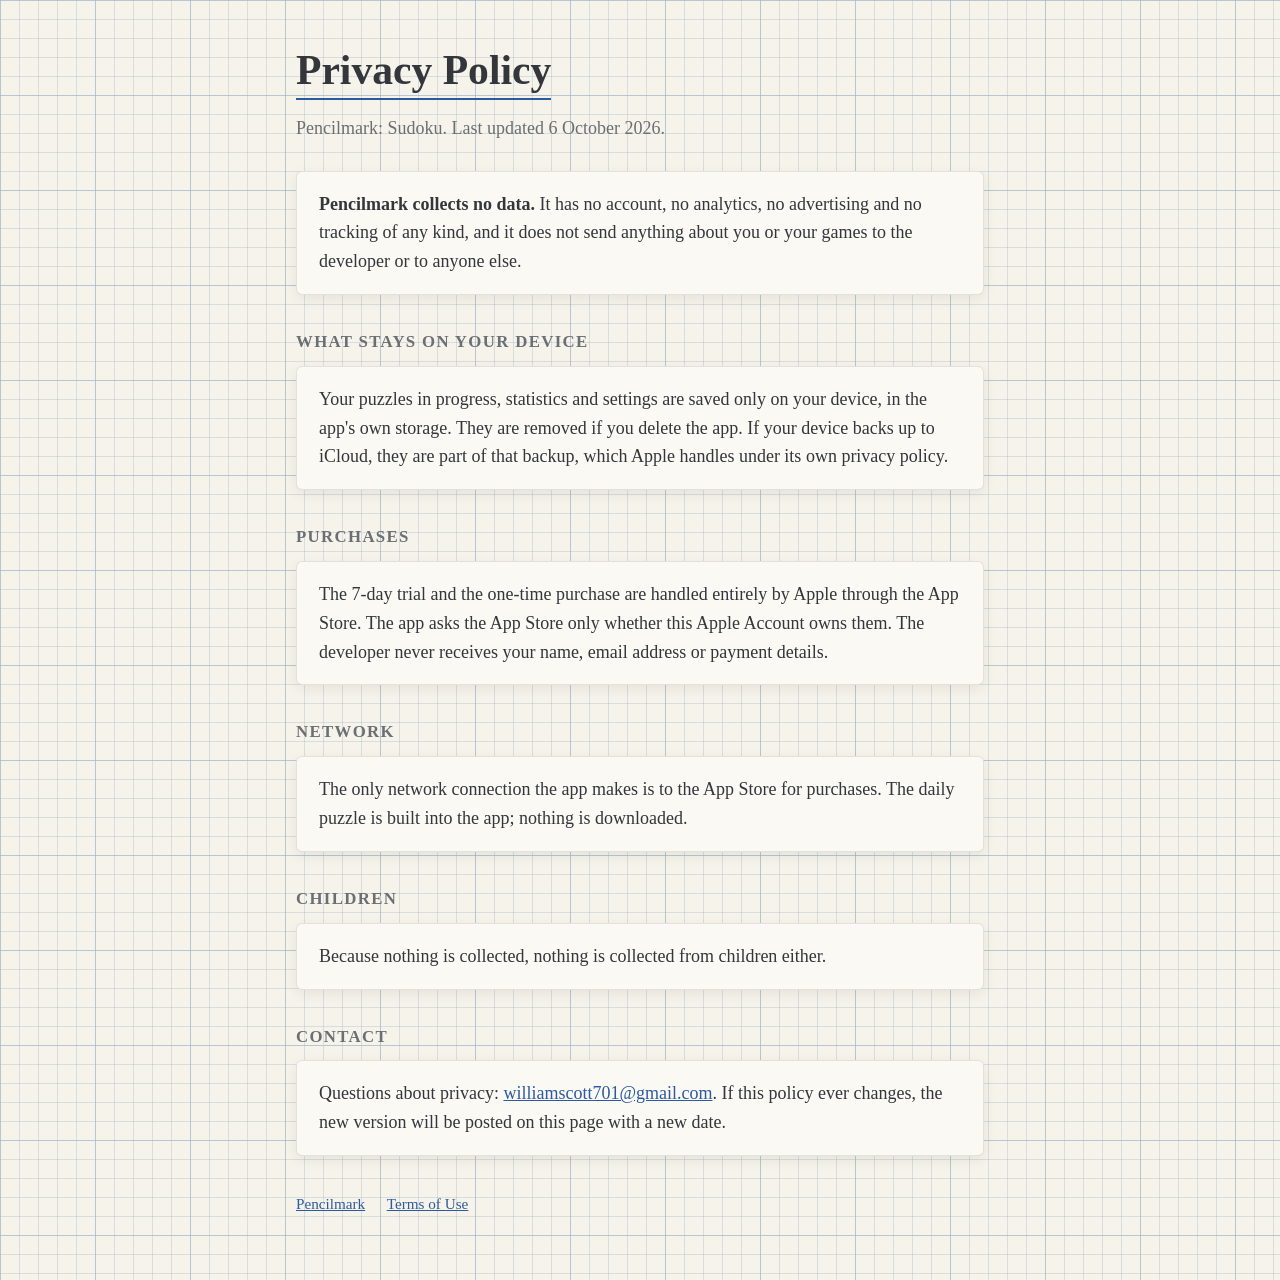
==== privacy.html @ d3f8a6c3 "Smart App Banner and share-card tags Safari shows the App Store banner on these pages once the app i" ====
<!doctype html>
<html lang="en">
<head>
<meta charset="utf-8">
<meta name="viewport" content="width=device-width, initial-scale=1">
<title>Pencilmark Privacy</title>
<link rel="stylesheet" href="style.css">
<meta name="apple-itunes-app" content="app-id=6821076527">
<meta name="description" content="Pencilmark: Sudoku. Last updated 6 October 2026.">
<meta property="og:title" content="Pencilmark Privacy">
<meta property="og:description" content="Pencilmark: Sudoku. Last updated 6 October 2026.">
<meta property="og:type" content="website">
<meta property="og:url" content="https://williamscott701.github.io/pencilmark-support/privacy.html">
</head>
<body>
<main>
  <header>
    <h1>Privacy Policy</h1>
    <p class="lede">Pencilmark: Sudoku. Last updated 6 October 2026.</p>
  </header>

  <div class="card">
    <p><strong>Pencilmark collects no data.</strong> It has no account, no analytics, no advertising and no tracking of any kind, and it does not send anything about you or your games to the developer or to anyone else.</p>
  </div>

  <h2>What stays on your device</h2>
  <div class="card">
    <p>Your puzzles in progress, statistics and settings are saved only on your device, in the app's own storage. They are removed if you delete the app. If your device backs up to iCloud, they are part of that backup, which Apple handles under its own privacy policy.</p>
  </div>

  <h2>Purchases</h2>
  <div class="card">
    <p>The 7-day trial and the one-time purchase are handled entirely by Apple through the App Store. The app asks the App Store only whether this Apple Account owns them. The developer never receives your name, email address or payment details.</p>
  </div>

  <h2>Network</h2>
  <div class="card">
    <p>The only network connection the app makes is to the App Store for purchases. The daily puzzle is built into the app; nothing is downloaded.</p>
  </div>

  <h2>Children</h2>
  <div class="card">
    <p>Because nothing is collected, nothing is collected from children either.</p>
  </div>

  <h2>Contact</h2>
  <div class="card">
    <p>Questions about privacy: <a href="mailto:williamscott701@gmail.com?subject=Pencilmark%20privacy">williamscott701@gmail.com</a>. If this policy ever changes, the new version will be posted on this page with a new date.</p>
  </div>

  <nav>
    <a href="index.html">Pencilmark</a>
    <a href="terms.html">Terms of Use</a>
  </nav>
</main>
</body>
</html>
---- style.css ----
:root {
  --paper: #F6F3EA;
  --card: #FBF9F3;
  --ruling: rgba(159, 180, 200, 0.35);
  --ruling-major: rgba(159, 180, 200, 0.55);
  --graphite: #33363A;
  --soft: #6B6E73;
  --pencil: #2D5A9E;
  --red: #B2412C;
}
@media (prefers-color-scheme: dark) {
  :root {
    --paper: #1C1E21;
    --card: #25282C;
    --ruling: rgba(80, 92, 106, 0.45);
    --ruling-major: rgba(90, 104, 120, 0.6);
    --graphite: #DEDAD0;
    --soft: #9C9A93;
    --pencil: #8DB3EC;
    --red: #EC8F77;
  }
}
* { box-sizing: border-box; }
html { background: var(--paper); }
body {
  margin: 0;
  color: var(--graphite);
  font: 18px/1.6 "New York", "Iowan Old Style", Georgia, "Times New Roman", serif;
  background-color: var(--paper);
  background-image:
    linear-gradient(var(--ruling-major) 1px, transparent 1px),
    linear-gradient(90deg, var(--ruling-major) 1px, transparent 1px),
    linear-gradient(var(--ruling) 1px, transparent 1px),
    linear-gradient(90deg, var(--ruling) 1px, transparent 1px);
  background-size: 95px 95px, 95px 95px, 19px 19px, 19px 19px;
}
main { max-width: 720px; margin: 0 auto; padding: 48px 16px 64px; }
header { margin-bottom: 28px; }
h1 { font-size: 2.6rem; line-height: 1.1; margin: 0 0 6px; display: inline-block; border-bottom: 2px solid var(--pencil); padding-bottom: 4px; }
h2 { font-size: 1.05rem; text-transform: uppercase; letter-spacing: 0.08em; color: var(--soft); margin: 34px 0 10px; }
.lede { color: var(--soft); margin: 8px 0 0; }
.card {
  background: var(--card);
  border: 1px solid rgba(51, 54, 58, 0.12);
  border-radius: 6px;
  padding: 18px 22px;
  box-shadow: 0 4px 14px rgba(0, 0, 0, 0.07);
}
.card p:first-child, .card ul:first-child { margin-top: 0; }
.card p:last-child, .card ul:last-child { margin-bottom: 0; }
a { color: var(--pencil); }
nav { margin-top: 36px; font-size: 0.95rem; color: var(--soft); }
nav a { margin-right: 18px; }
.price { font-size: 1.6rem; font-weight: 700; }
small { color: var(--soft); }
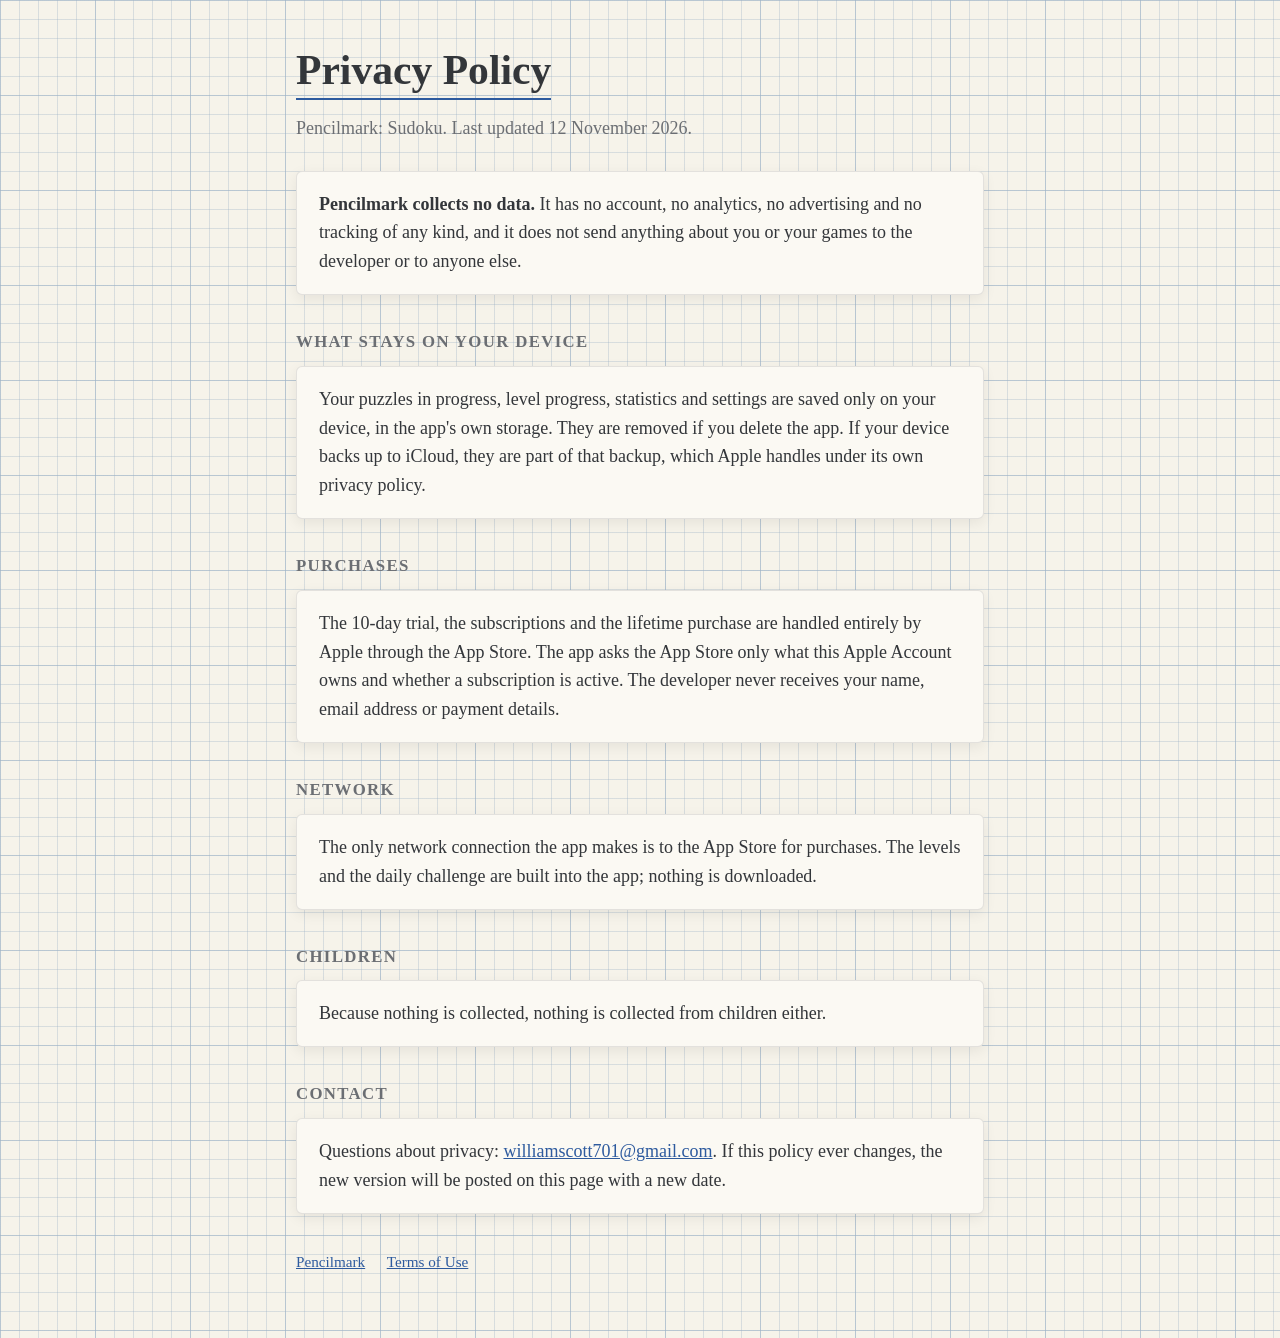
==== commit b0a7a33e: "Describe the 10-day trial, the subscriptions and the lifetime purchase The site now matches the app:" ====
--- a/privacy.html
+++ b/privacy.html
@@ -6,9 +6,9 @@
 <title>Pencilmark Privacy</title>
 <link rel="stylesheet" href="style.css">
 <meta name="apple-itunes-app" content="app-id=6821076527">
-<meta name="description" content="Pencilmark: Sudoku. Last updated 6 October 2026.">
+<meta name="description" content="Pencilmark: Sudoku. Last updated 12 November 2026.">
 <meta property="og:title" content="Pencilmark Privacy">
-<meta property="og:description" content="Pencilmark: Sudoku. Last updated 6 October 2026.">
+<meta property="og:description" content="Pencilmark: Sudoku. Last updated 12 November 2026.">
 <meta property="og:type" content="website">
 <meta property="og:url" content="https://williamscott701.github.io/pencilmark-support/privacy.html">
 </head>
@@ -16,7 +16,7 @@
 <main>
   <header>
     <h1>Privacy Policy</h1>
-    <p class="lede">Pencilmark: Sudoku. Last updated 6 October 2026.</p>
+    <p class="lede">Pencilmark: Sudoku. Last updated 12 November 2026.</p>
   </header>
 
   <div class="card">
@@ -25,17 +25,17 @@
 
   <h2>What stays on your device</h2>
   <div class="card">
-    <p>Your puzzles in progress, statistics and settings are saved only on your device, in the app's own storage. They are removed if you delete the app. If your device backs up to iCloud, they are part of that backup, which Apple handles under its own privacy policy.</p>
+    <p>Your puzzles in progress, level progress, statistics and settings are saved only on your device, in the app's own storage. They are removed if you delete the app. If your device backs up to iCloud, they are part of that backup, which Apple handles under its own privacy policy.</p>
   </div>
 
   <h2>Purchases</h2>
   <div class="card">
-    <p>The 7-day trial and the one-time purchase are handled entirely by Apple through the App Store. The app asks the App Store only whether this Apple Account owns them. The developer never receives your name, email address or payment details.</p>
+    <p>The 10-day trial, the subscriptions and the lifetime purchase are handled entirely by Apple through the App Store. The app asks the App Store only what this Apple Account owns and whether a subscription is active. The developer never receives your name, email address or payment details.</p>
   </div>
 
   <h2>Network</h2>
   <div class="card">
-    <p>The only network connection the app makes is to the App Store for purchases. The daily puzzle is built into the app; nothing is downloaded.</p>
+    <p>The only network connection the app makes is to the App Store for purchases. The levels and the daily challenge are built into the app; nothing is downloaded.</p>
   </div>
 
   <h2>Children</h2>
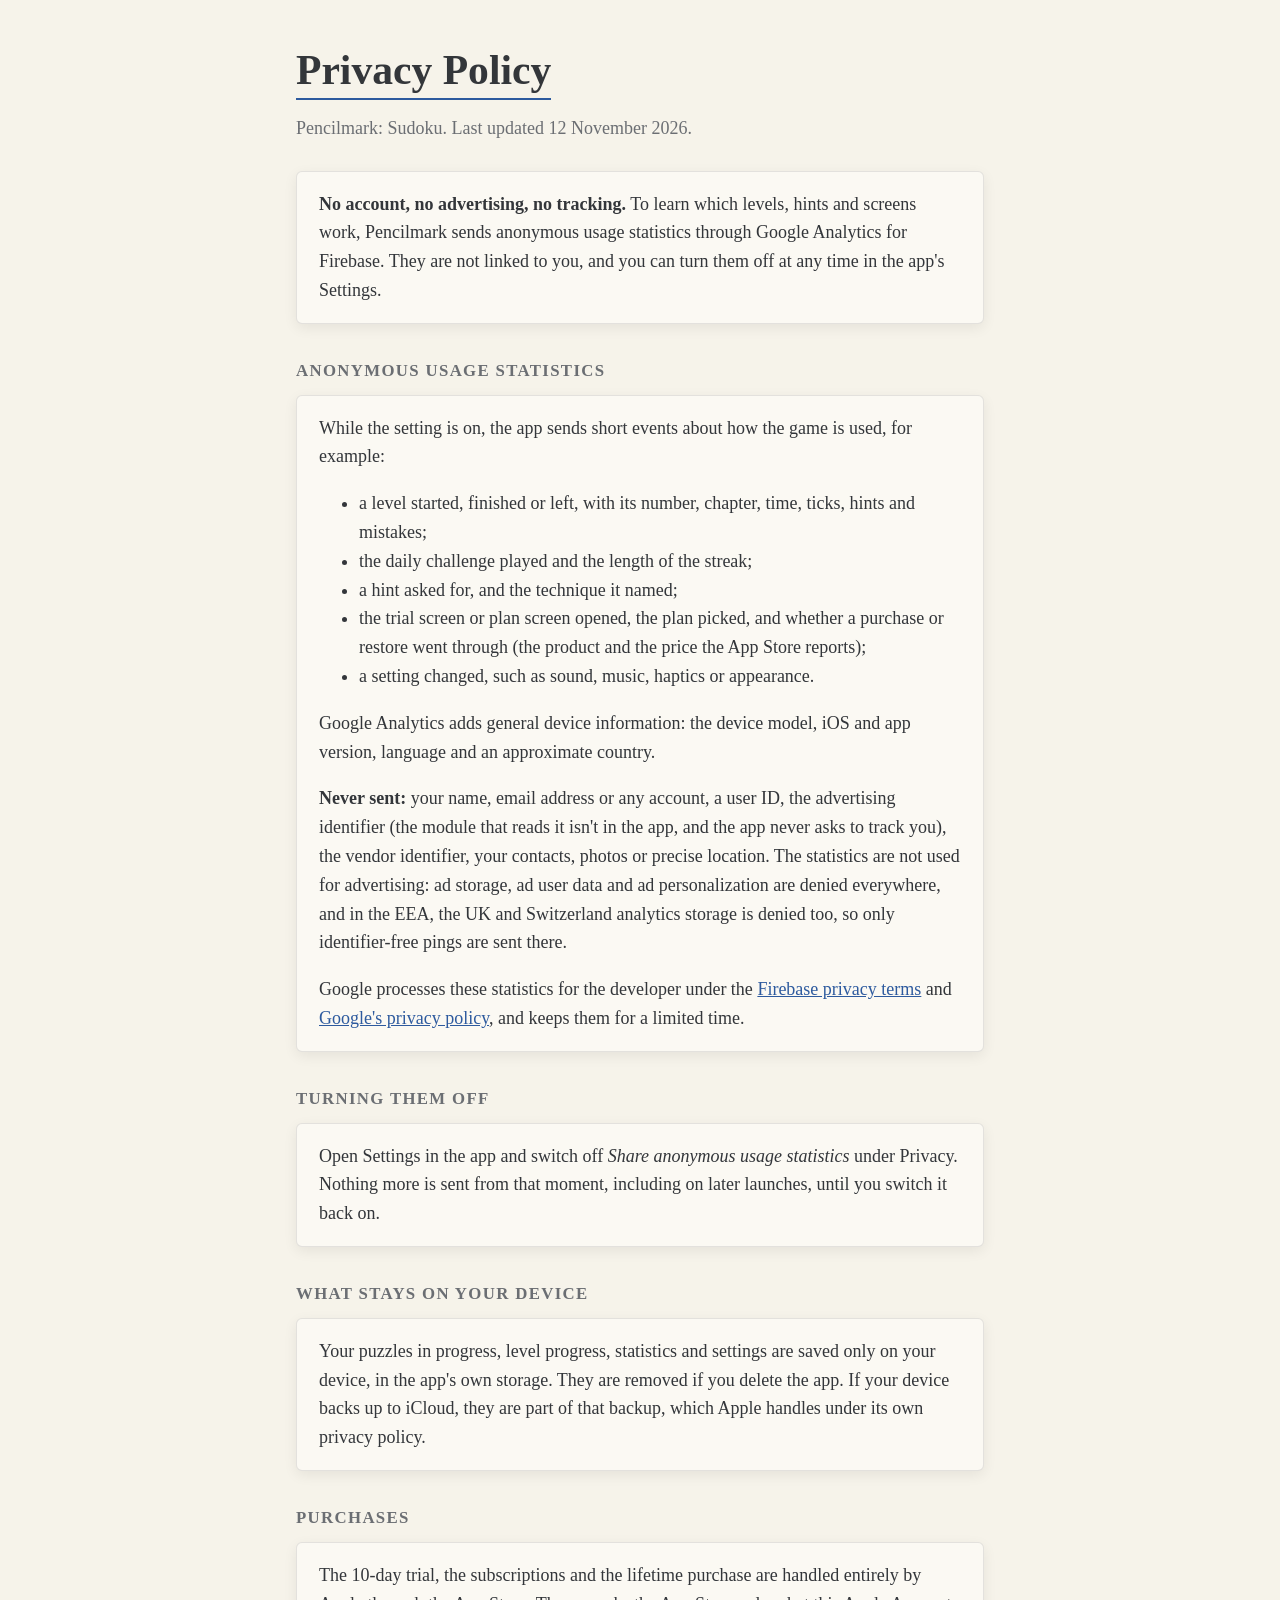
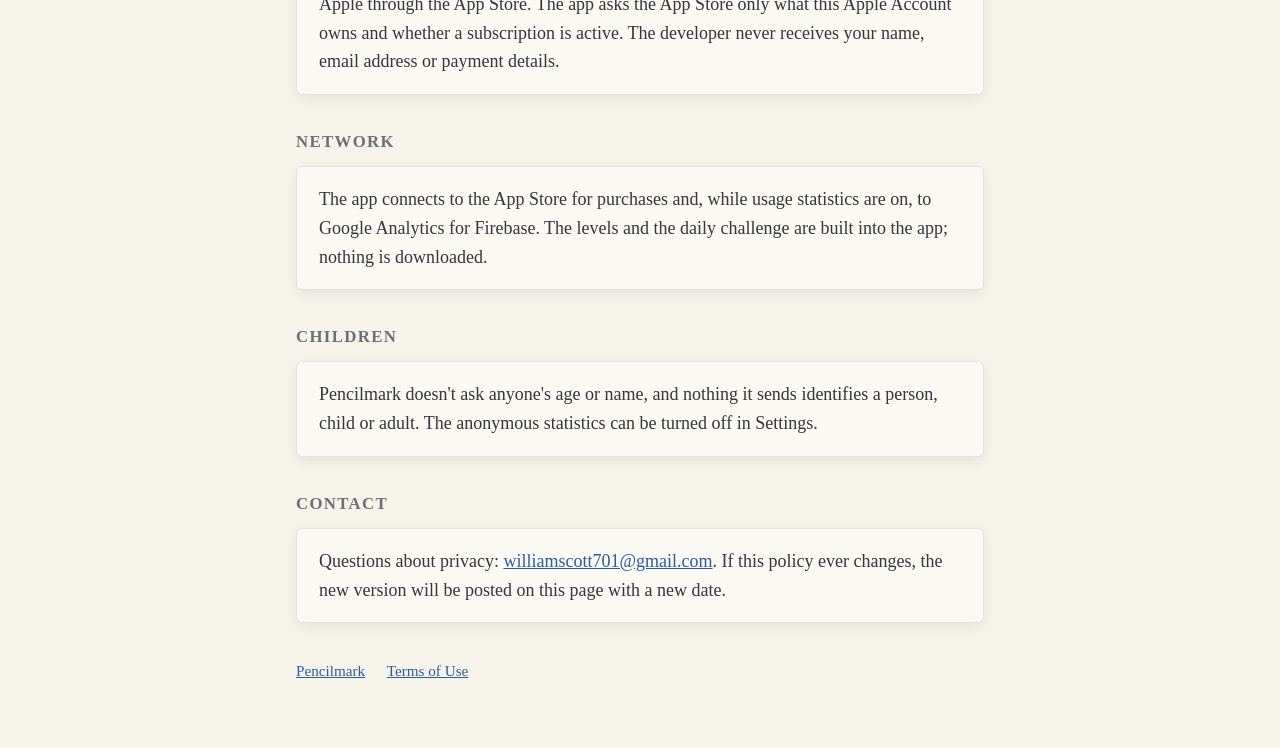
==== commit 17556b30: "Describe the anonymous usage statistics; plain paper instead of graph paper The privacy policy now s" ====
--- a/privacy.html
+++ b/privacy.html
@@ -20,7 +20,27 @@
   </header>
 
   <div class="card">
-    <p><strong>Pencilmark collects no data.</strong> It has no account, no analytics, no advertising and no tracking of any kind, and it does not send anything about you or your games to the developer or to anyone else.</p>
+    <p><strong>No account, no advertising, no tracking.</strong> To learn which levels, hints and screens work, Pencilmark sends anonymous usage statistics through Google Analytics for Firebase. They are not linked to you, and you can turn them off at any time in the app's Settings.</p>
+  </div>
+
+  <h2>Anonymous usage statistics</h2>
+  <div class="card">
+    <p>While the setting is on, the app sends short events about how the game is used, for example:</p>
+    <ul>
+      <li>a level started, finished or left, with its number, chapter, time, ticks, hints and mistakes;</li>
+      <li>the daily challenge played and the length of the streak;</li>
+      <li>a hint asked for, and the technique it named;</li>
+      <li>the trial screen or plan screen opened, the plan picked, and whether a purchase or restore went through (the product and the price the App Store reports);</li>
+      <li>a setting changed, such as sound, music, haptics or appearance.</li>
+    </ul>
+    <p>Google Analytics adds general device information: the device model, iOS and app version, language and an approximate country.</p>
+    <p><strong>Never sent:</strong> your name, email address or any account, a user ID, the advertising identifier (the module that reads it isn't in the app, and the app never asks to track you), the vendor identifier, your contacts, photos or precise location. The statistics are not used for advertising: ad storage, ad user data and ad personalization are denied everywhere, and in the EEA, the UK and Switzerland analytics storage is denied too, so only identifier-free pings are sent there.</p>
+    <p>Google processes these statistics for the developer under the <a href="https://firebase.google.com/support/privacy">Firebase privacy terms</a> and <a href="https://policies.google.com/privacy">Google's privacy policy</a>, and keeps them for a limited time.</p>
+  </div>
+
+  <h2>Turning them off</h2>
+  <div class="card">
+    <p>Open Settings in the app and switch off <em>Share anonymous usage statistics</em> under Privacy. Nothing more is sent from that moment, including on later launches, until you switch it back on.</p>
   </div>
 
   <h2>What stays on your device</h2>
@@ -35,12 +55,12 @@
 
   <h2>Network</h2>
   <div class="card">
-    <p>The only network connection the app makes is to the App Store for purchases. The levels and the daily challenge are built into the app; nothing is downloaded.</p>
+    <p>The app connects to the App Store for purchases and, while usage statistics are on, to Google Analytics for Firebase. The levels and the daily challenge are built into the app; nothing is downloaded.</p>
   </div>
 
   <h2>Children</h2>
   <div class="card">
-    <p>Because nothing is collected, nothing is collected from children either.</p>
+    <p>Pencilmark doesn't ask anyone's age or name, and nothing it sends identifies a person, child or adult. The anonymous statistics can be turned off in Settings.</p>
   </div>
 
   <h2>Contact</h2>
--- a/style.css
+++ b/style.css
@@ -1,8 +1,6 @@
 :root {
   --paper: #F6F3EA;
   --card: #FBF9F3;
-  --ruling: rgba(159, 180, 200, 0.35);
-  --ruling-major: rgba(159, 180, 200, 0.55);
   --graphite: #33363A;
   --soft: #6B6E73;
   --pencil: #2D5A9E;
@@ -12,8 +10,6 @@
   :root {
     --paper: #1C1E21;
     --card: #25282C;
-    --ruling: rgba(80, 92, 106, 0.45);
-    --ruling-major: rgba(90, 104, 120, 0.6);
     --graphite: #DEDAD0;
     --soft: #9C9A93;
     --pencil: #8DB3EC;
@@ -27,12 +23,6 @@
   color: var(--graphite);
   font: 18px/1.6 "New York", "Iowan Old Style", Georgia, "Times New Roman", serif;
   background-color: var(--paper);
-  background-image:
-    linear-gradient(var(--ruling-major) 1px, transparent 1px),
-    linear-gradient(90deg, var(--ruling-major) 1px, transparent 1px),
-    linear-gradient(var(--ruling) 1px, transparent 1px),
-    linear-gradient(90deg, var(--ruling) 1px, transparent 1px);
-  background-size: 95px 95px, 95px 95px, 19px 19px, 19px 19px;
 }
 main { max-width: 720px; margin: 0 auto; padding: 48px 16px 64px; }
 header { margin-bottom: 28px; }
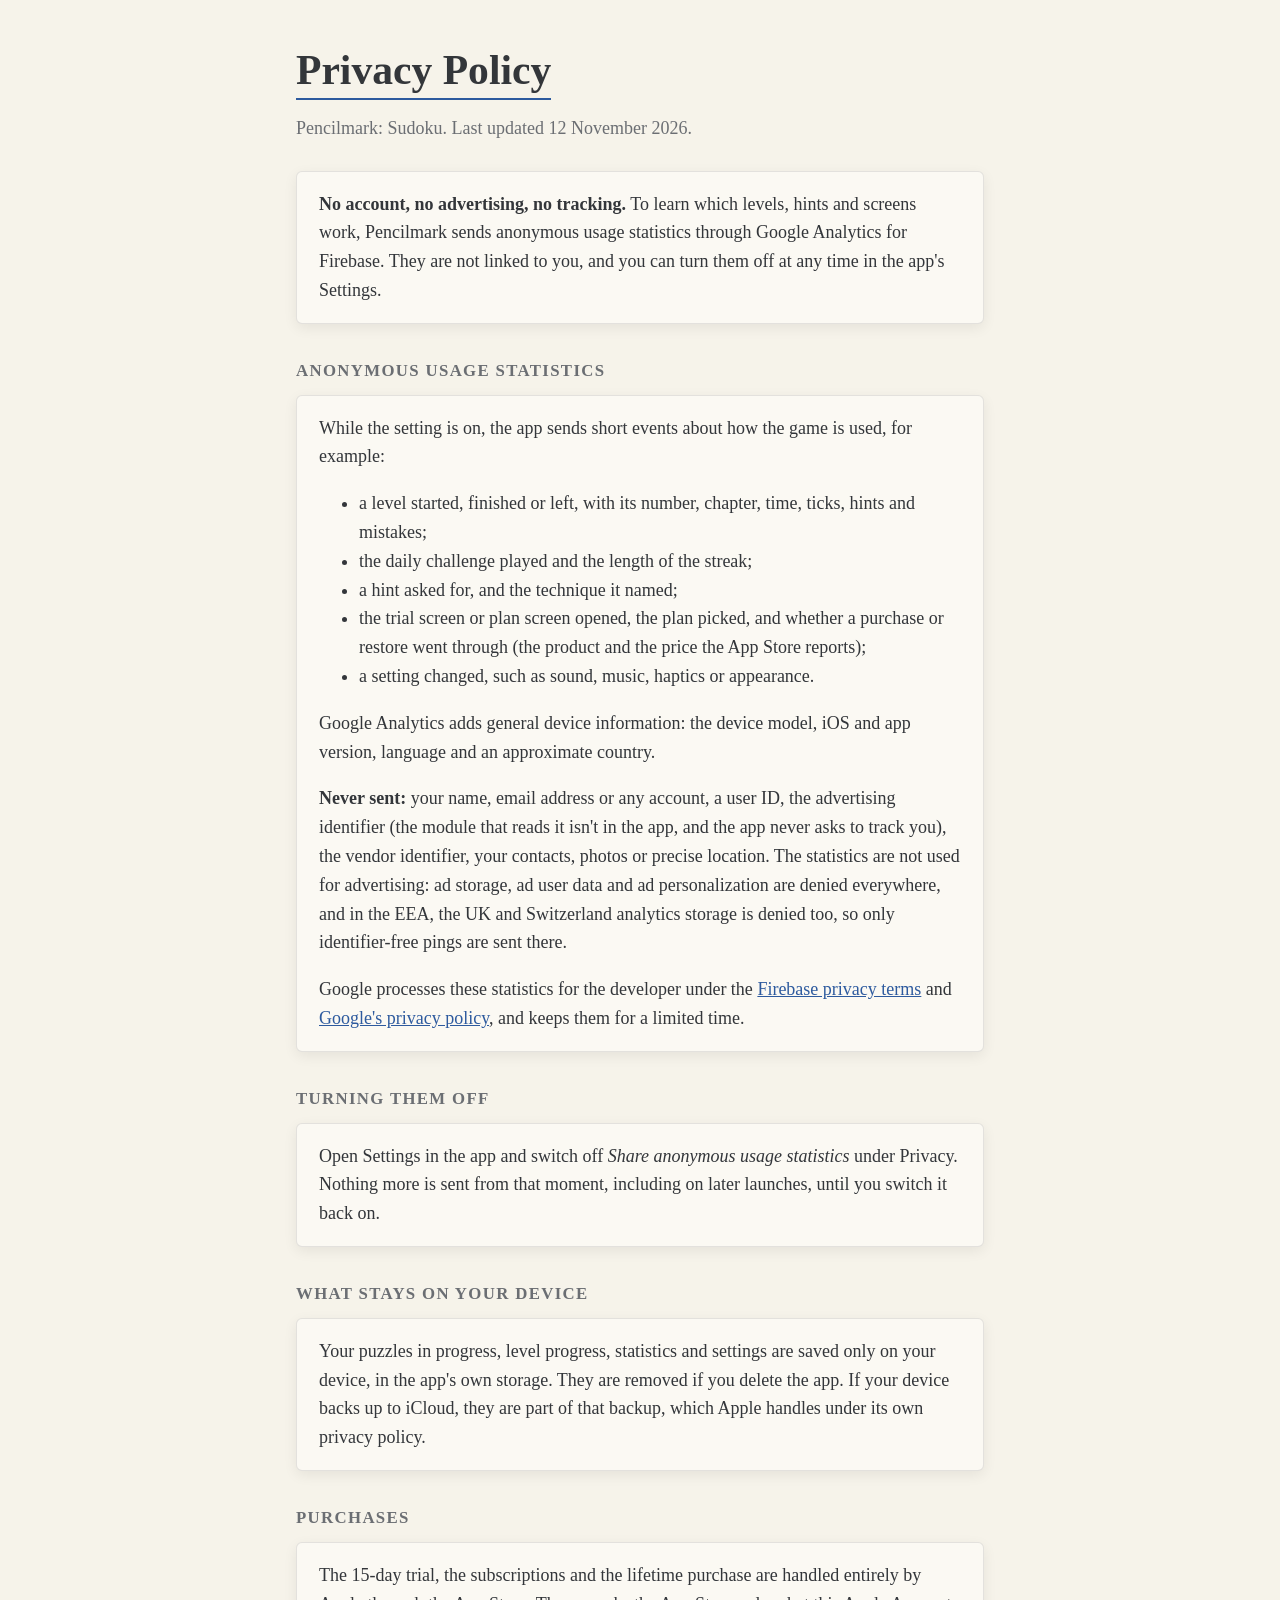
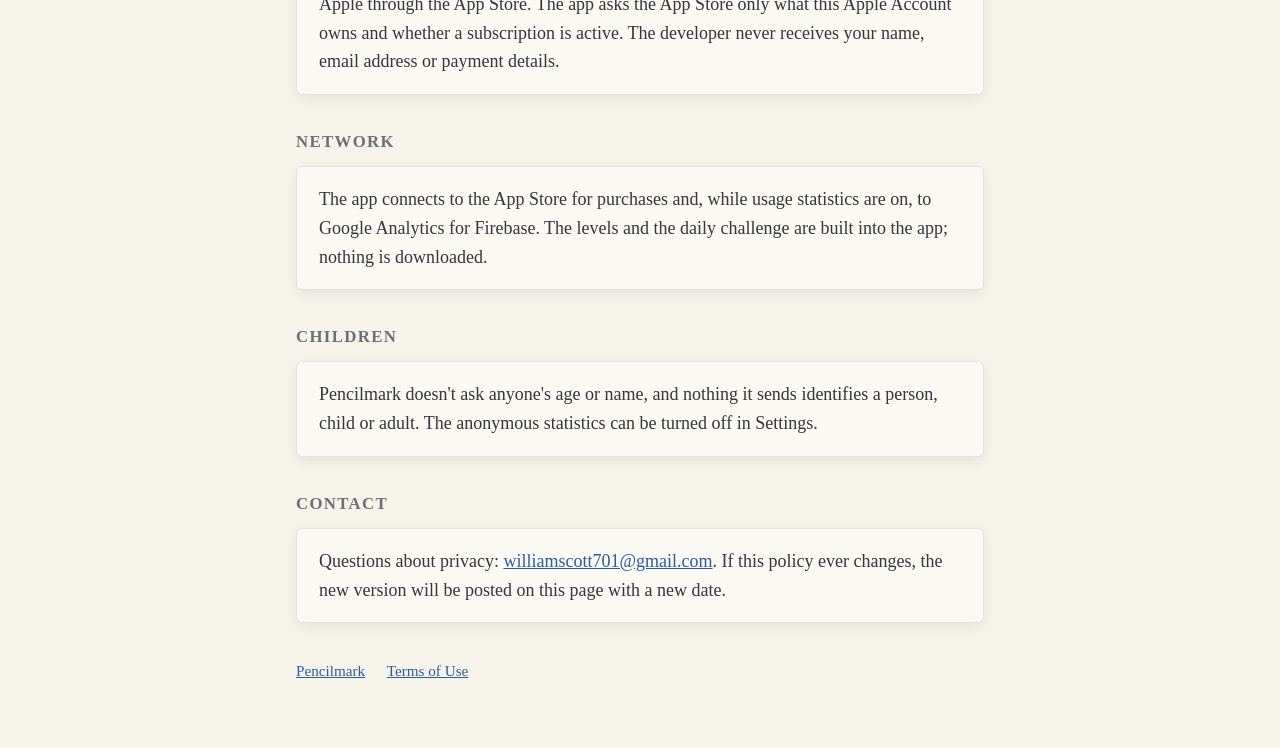
==== commit be3dd01b: "The trial is now 15 days Co-Authored-By: Claude Opus 5.5 <noreply@anthropic.com>" ====
--- a/privacy.html
+++ b/privacy.html
@@ -50,7 +50,7 @@
 
   <h2>Purchases</h2>
   <div class="card">
-    <p>The 10-day trial, the subscriptions and the lifetime purchase are handled entirely by Apple through the App Store. The app asks the App Store only what this Apple Account owns and whether a subscription is active. The developer never receives your name, email address or payment details.</p>
+    <p>The 15-day trial, the subscriptions and the lifetime purchase are handled entirely by Apple through the App Store. The app asks the App Store only what this Apple Account owns and whether a subscription is active. The developer never receives your name, email address or payment details.</p>
   </div>
 
   <h2>Network</h2>
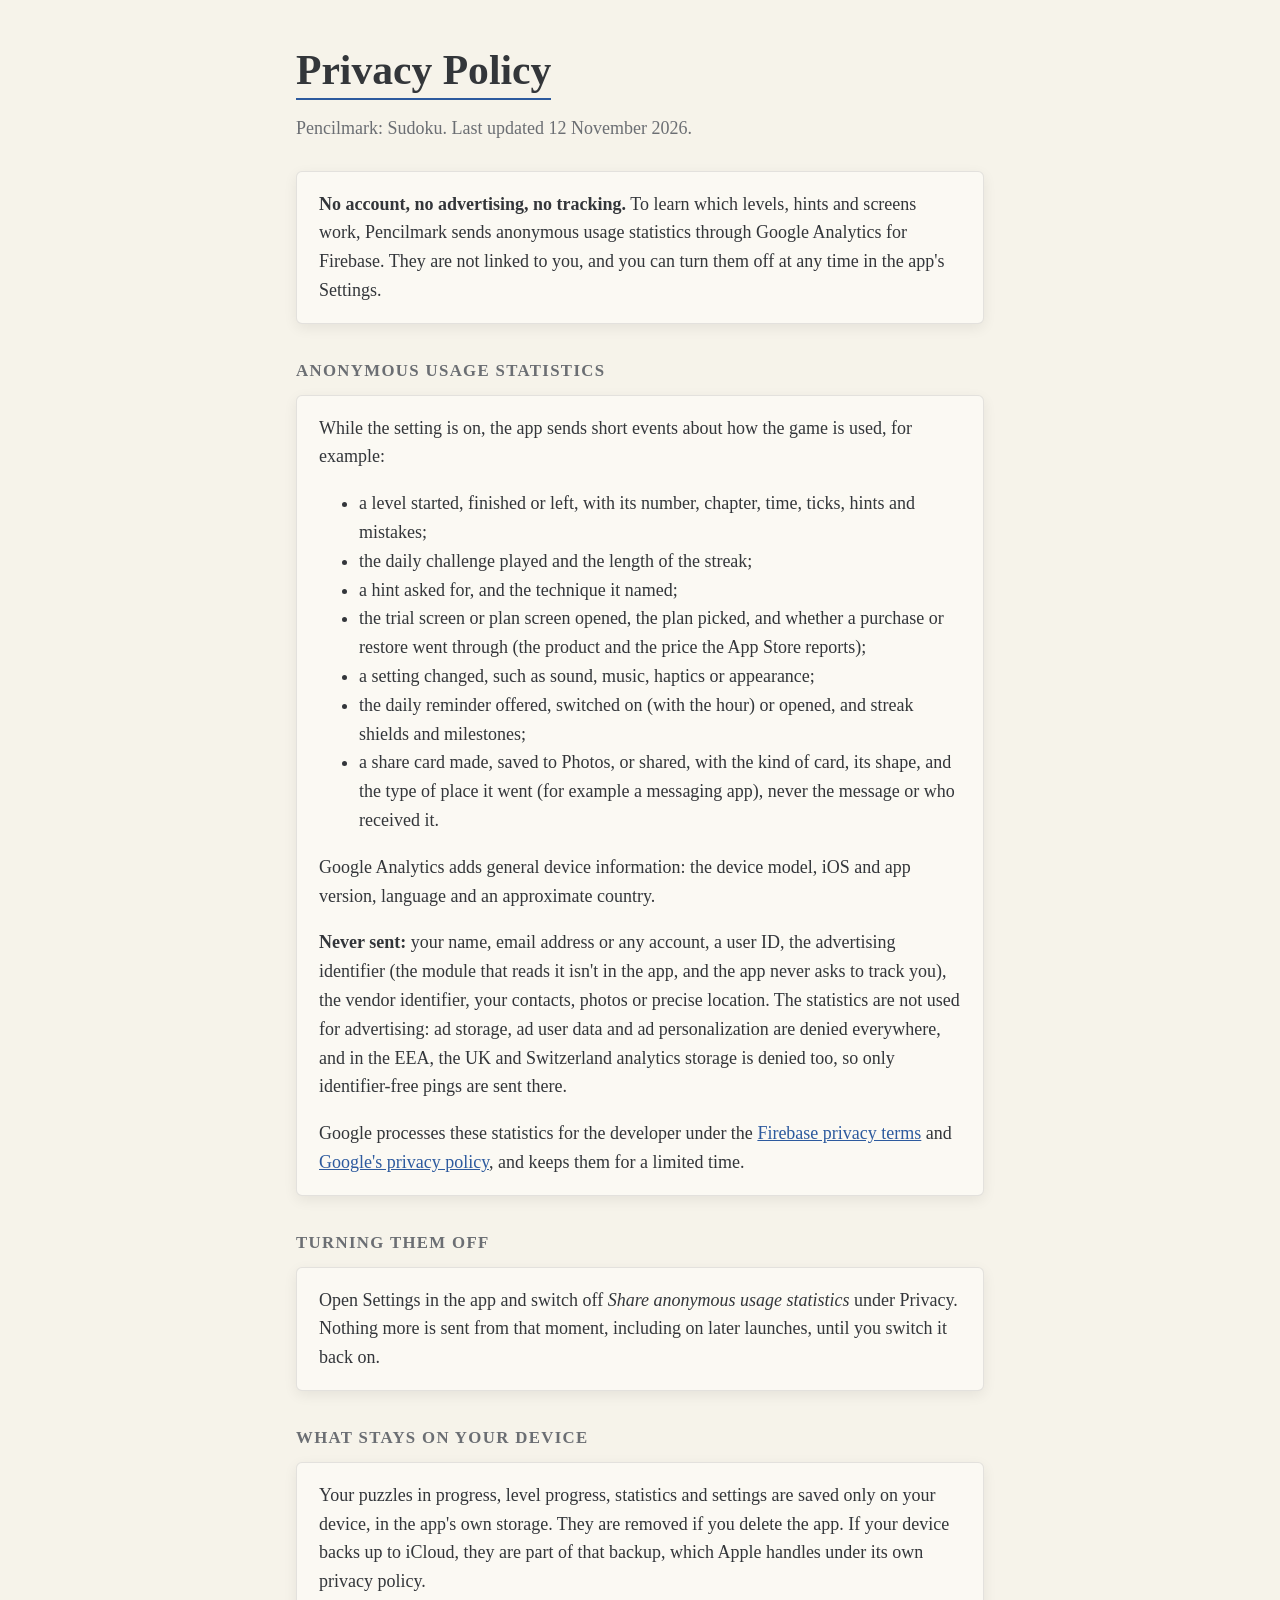
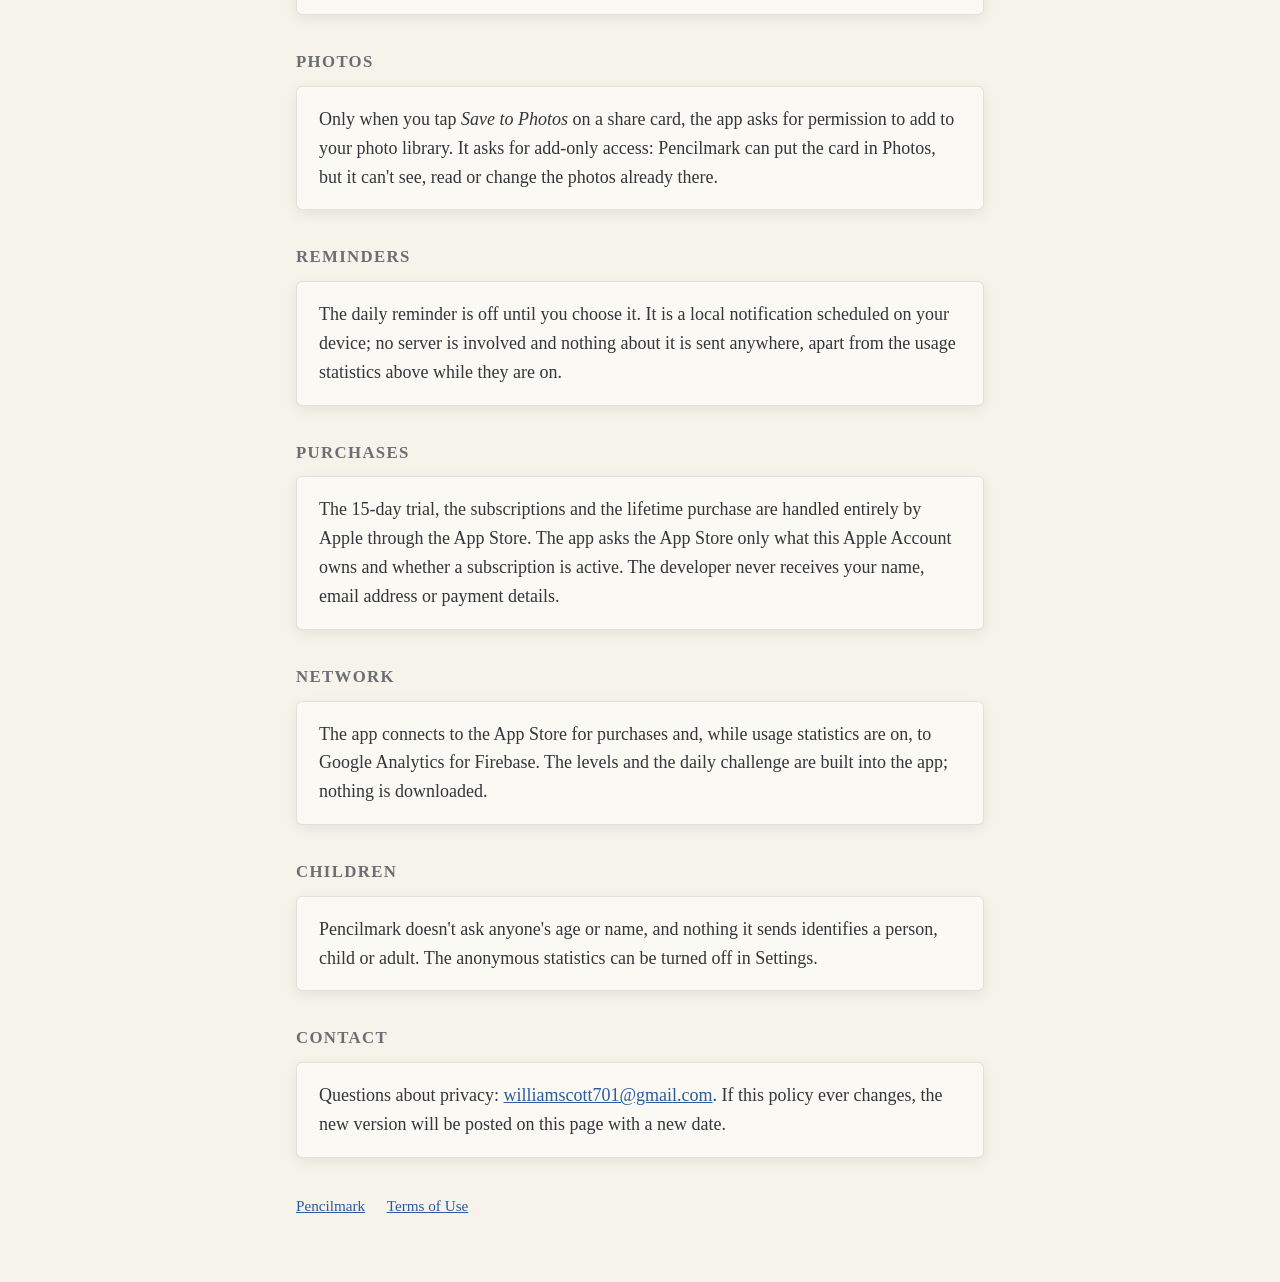
==== commit 5b283c2f: "Streak shields, the reminder and share cards; add-only Photos access explained Co-Authored-By: Claud" ====
--- a/privacy.html
+++ b/privacy.html
@@ -31,7 +31,9 @@
       <li>the daily challenge played and the length of the streak;</li>
       <li>a hint asked for, and the technique it named;</li>
       <li>the trial screen or plan screen opened, the plan picked, and whether a purchase or restore went through (the product and the price the App Store reports);</li>
-      <li>a setting changed, such as sound, music, haptics or appearance.</li>
+      <li>a setting changed, such as sound, music, haptics or appearance;</li>
+      <li>the daily reminder offered, switched on (with the hour) or opened, and streak shields and milestones;</li>
+      <li>a share card made, saved to Photos, or shared, with the kind of card, its shape, and the type of place it went (for example a messaging app), never the message or who received it.</li>
     </ul>
     <p>Google Analytics adds general device information: the device model, iOS and app version, language and an approximate country.</p>
     <p><strong>Never sent:</strong> your name, email address or any account, a user ID, the advertising identifier (the module that reads it isn't in the app, and the app never asks to track you), the vendor identifier, your contacts, photos or precise location. The statistics are not used for advertising: ad storage, ad user data and ad personalization are denied everywhere, and in the EEA, the UK and Switzerland analytics storage is denied too, so only identifier-free pings are sent there.</p>
@@ -46,6 +48,16 @@
   <h2>What stays on your device</h2>
   <div class="card">
     <p>Your puzzles in progress, level progress, statistics and settings are saved only on your device, in the app's own storage. They are removed if you delete the app. If your device backs up to iCloud, they are part of that backup, which Apple handles under its own privacy policy.</p>
+  </div>
+
+  <h2>Photos</h2>
+  <div class="card">
+    <p>Only when you tap <em>Save to Photos</em> on a share card, the app asks for permission to add to your photo library. It asks for add-only access: Pencilmark can put the card in Photos, but it can't see, read or change the photos already there.</p>
+  </div>
+
+  <h2>Reminders</h2>
+  <div class="card">
+    <p>The daily reminder is off until you choose it. It is a local notification scheduled on your device; no server is involved and nothing about it is sent anywhere, apart from the usage statistics above while they are on.</p>
   </div>
 
   <h2>Purchases</h2>
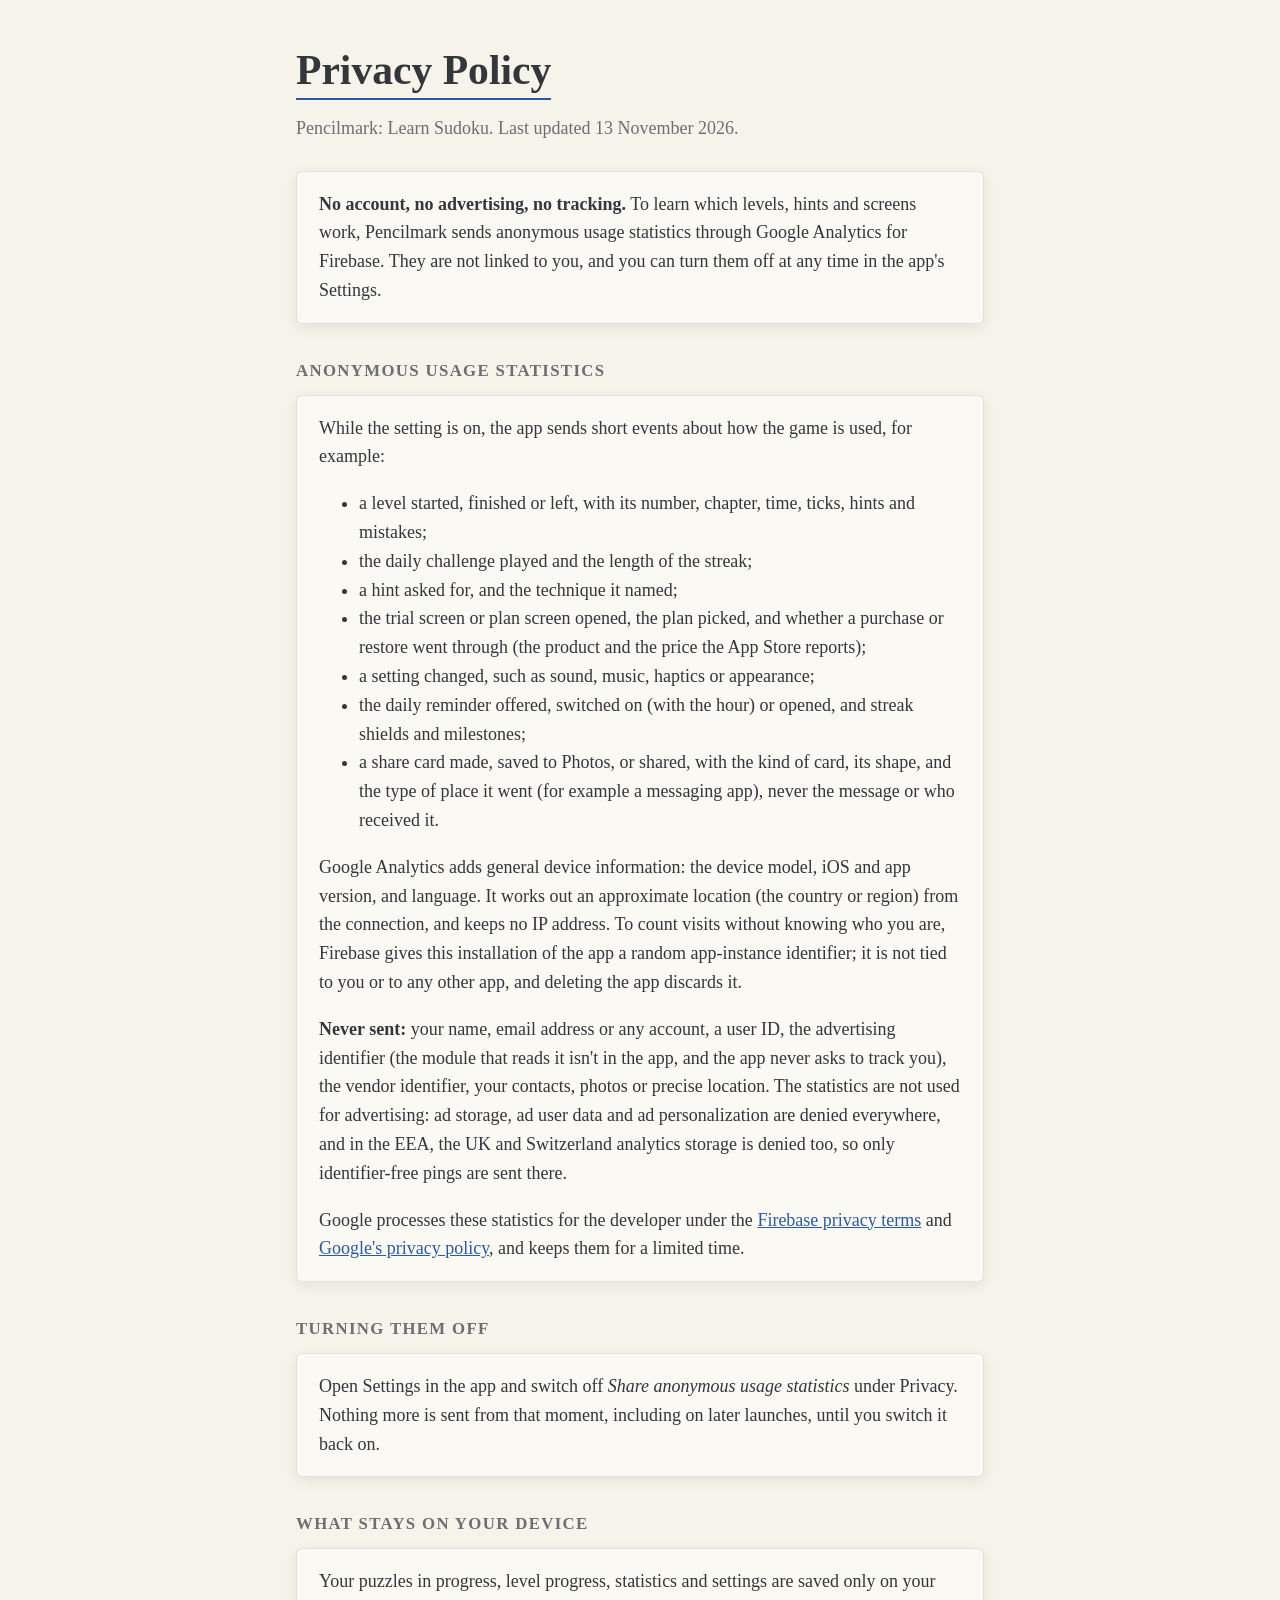
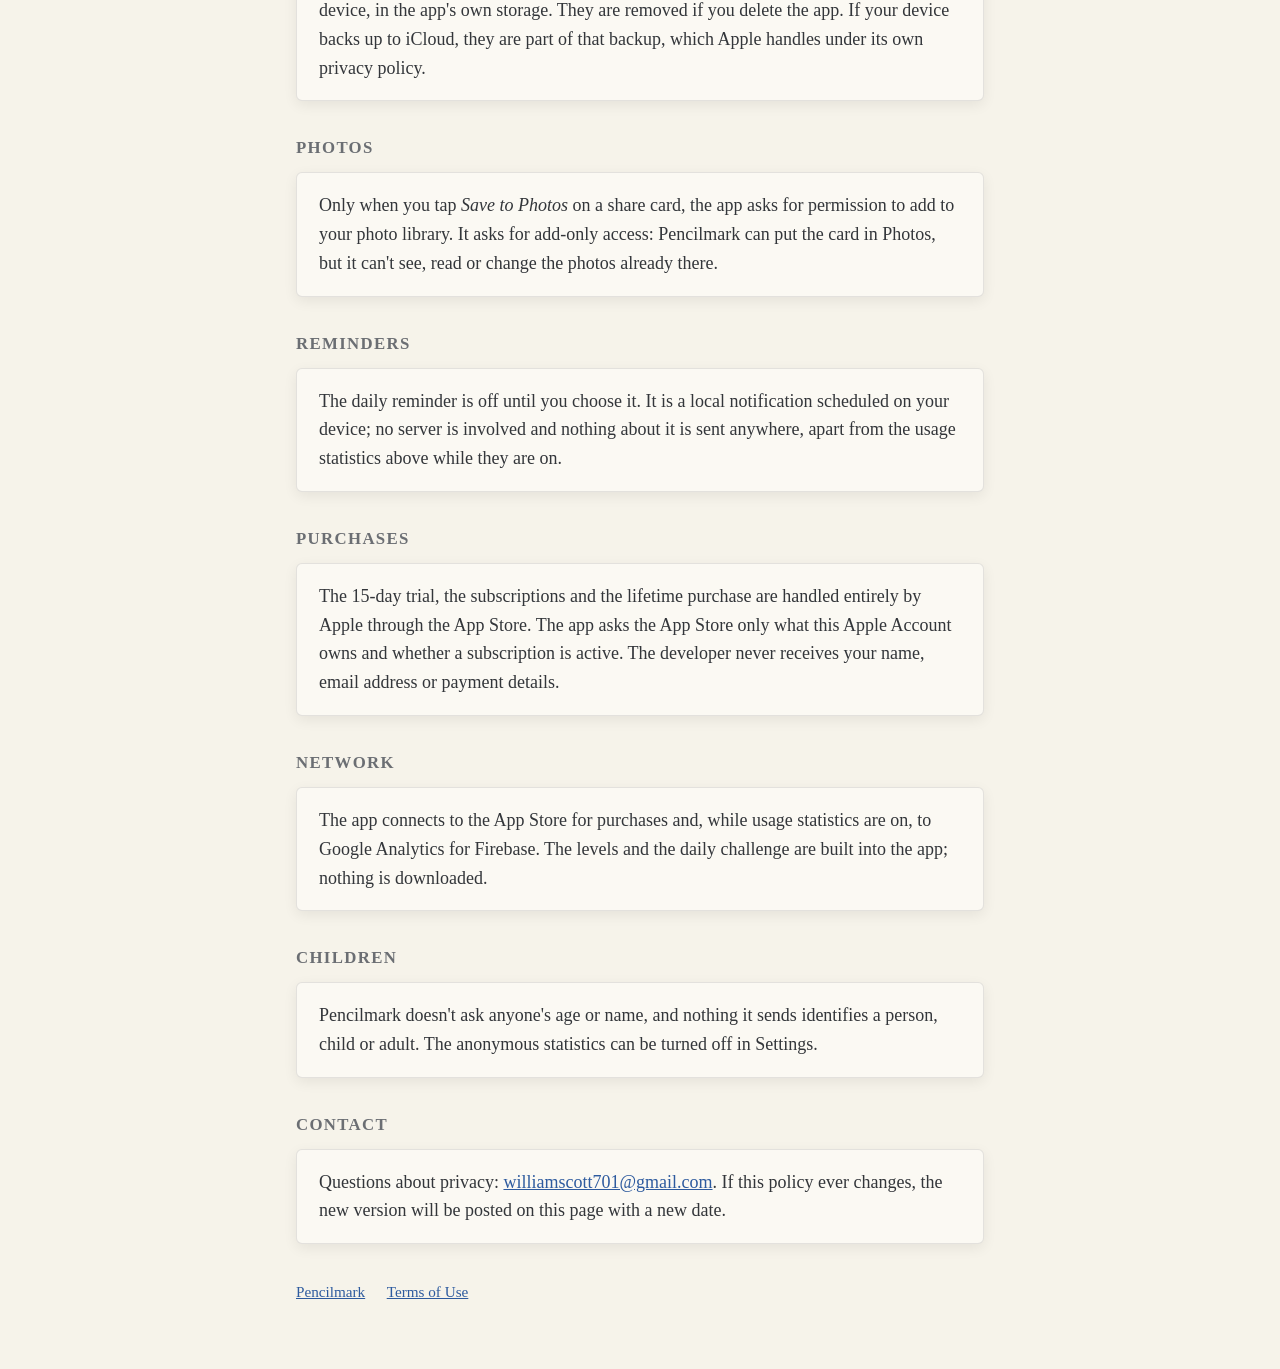
==== commit 3415ea70: "Support site: the new name, the trial in this game's own words, and the app-instance ID and coarse l" ====
--- a/privacy.html
+++ b/privacy.html
@@ -6,9 +6,9 @@
 <title>Pencilmark Privacy</title>
 <link rel="stylesheet" href="style.css">
 <meta name="apple-itunes-app" content="app-id=6821076527">
-<meta name="description" content="Pencilmark: Sudoku. Last updated 12 November 2026.">
+<meta name="description" content="Pencilmark: Learn Sudoku. Last updated 13 November 2026.">
 <meta property="og:title" content="Pencilmark Privacy">
-<meta property="og:description" content="Pencilmark: Sudoku. Last updated 12 November 2026.">
+<meta property="og:description" content="Pencilmark: Learn Sudoku. Last updated 13 November 2026.">
 <meta property="og:type" content="website">
 <meta property="og:url" content="https://williamscott701.github.io/pencilmark-support/privacy.html">
 </head>
@@ -16,7 +16,7 @@
 <main>
   <header>
     <h1>Privacy Policy</h1>
-    <p class="lede">Pencilmark: Sudoku. Last updated 12 November 2026.</p>
+    <p class="lede">Pencilmark: Learn Sudoku. Last updated 13 November 2026.</p>
   </header>
 
   <div class="card">
@@ -35,7 +35,7 @@
       <li>the daily reminder offered, switched on (with the hour) or opened, and streak shields and milestones;</li>
       <li>a share card made, saved to Photos, or shared, with the kind of card, its shape, and the type of place it went (for example a messaging app), never the message or who received it.</li>
     </ul>
-    <p>Google Analytics adds general device information: the device model, iOS and app version, language and an approximate country.</p>
+    <p>Google Analytics adds general device information: the device model, iOS and app version, and language. It works out an approximate location (the country or region) from the connection, and keeps no IP address. To count visits without knowing who you are, Firebase gives this installation of the app a random app-instance identifier; it is not tied to you or to any other app, and deleting the app discards it.</p>
     <p><strong>Never sent:</strong> your name, email address or any account, a user ID, the advertising identifier (the module that reads it isn't in the app, and the app never asks to track you), the vendor identifier, your contacts, photos or precise location. The statistics are not used for advertising: ad storage, ad user data and ad personalization are denied everywhere, and in the EEA, the UK and Switzerland analytics storage is denied too, so only identifier-free pings are sent there.</p>
     <p>Google processes these statistics for the developer under the <a href="https://firebase.google.com/support/privacy">Firebase privacy terms</a> and <a href="https://policies.google.com/privacy">Google's privacy policy</a>, and keeps them for a limited time.</p>
   </div>
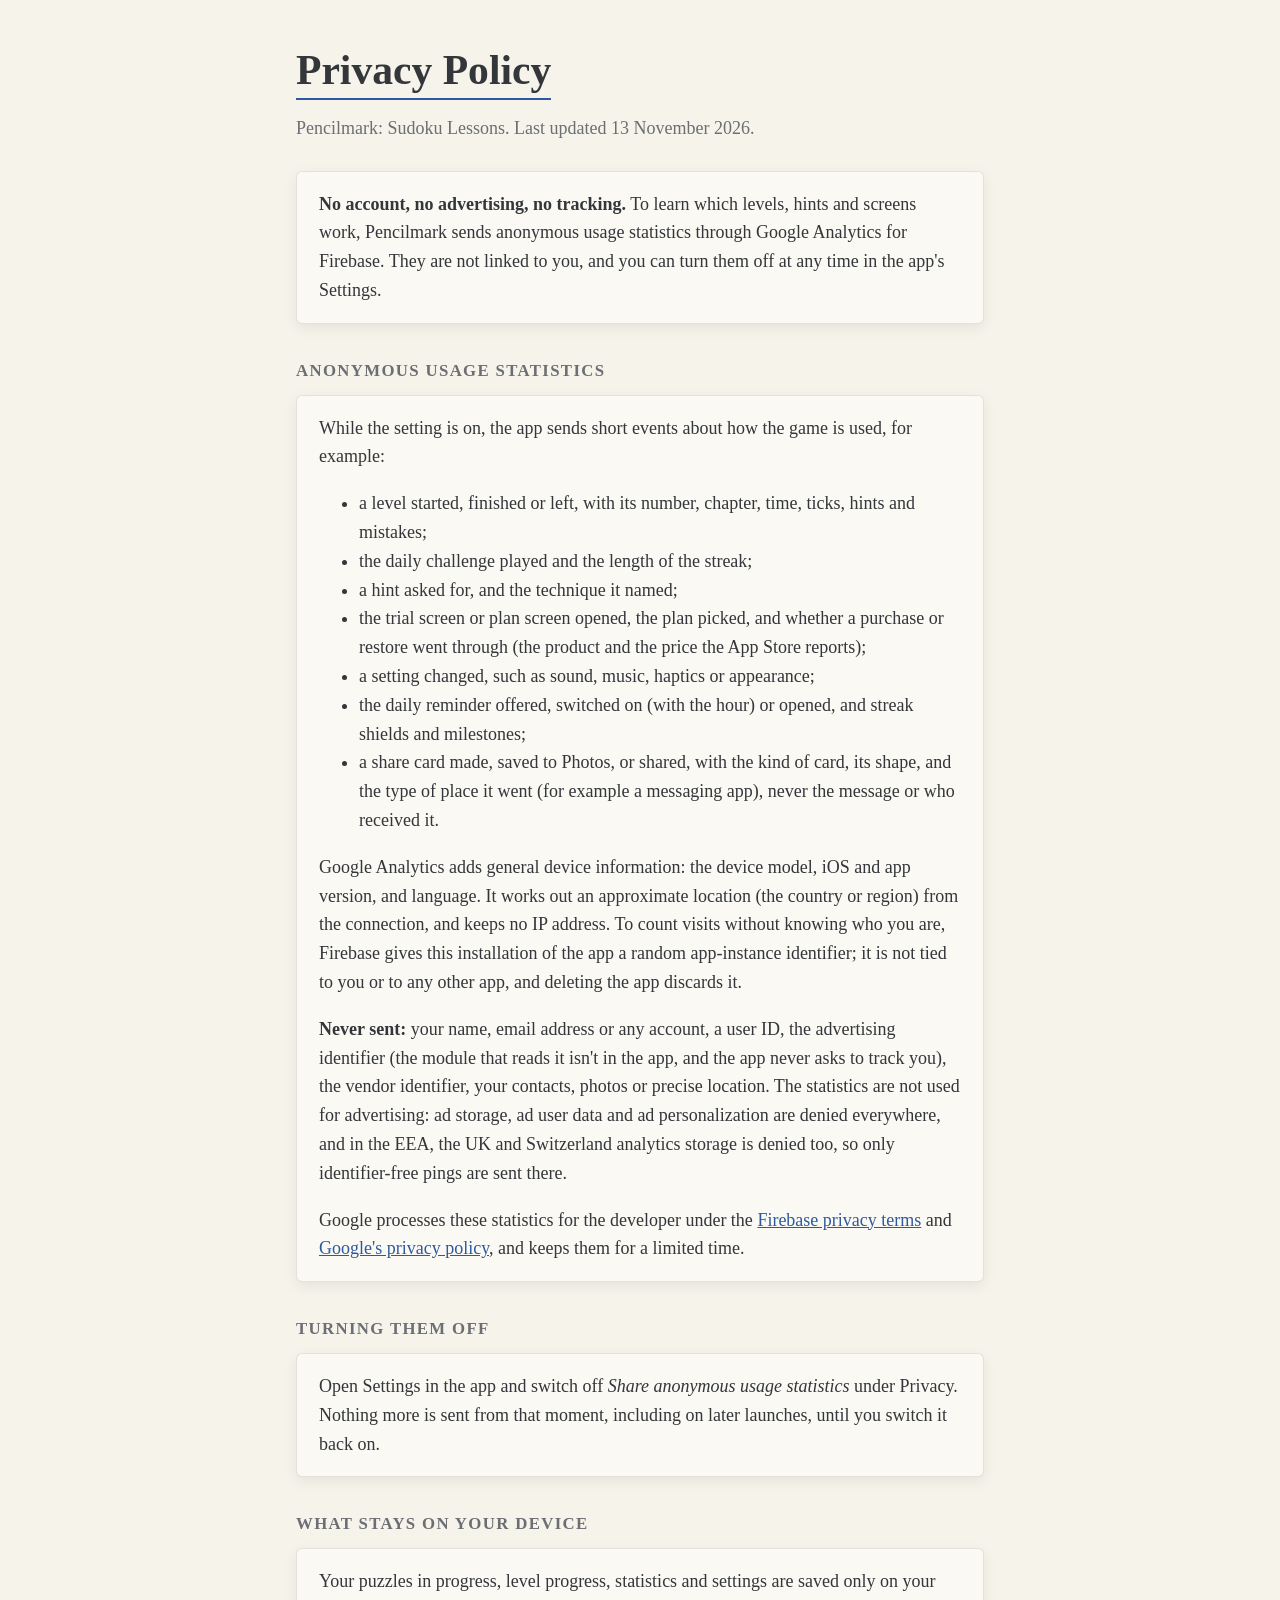
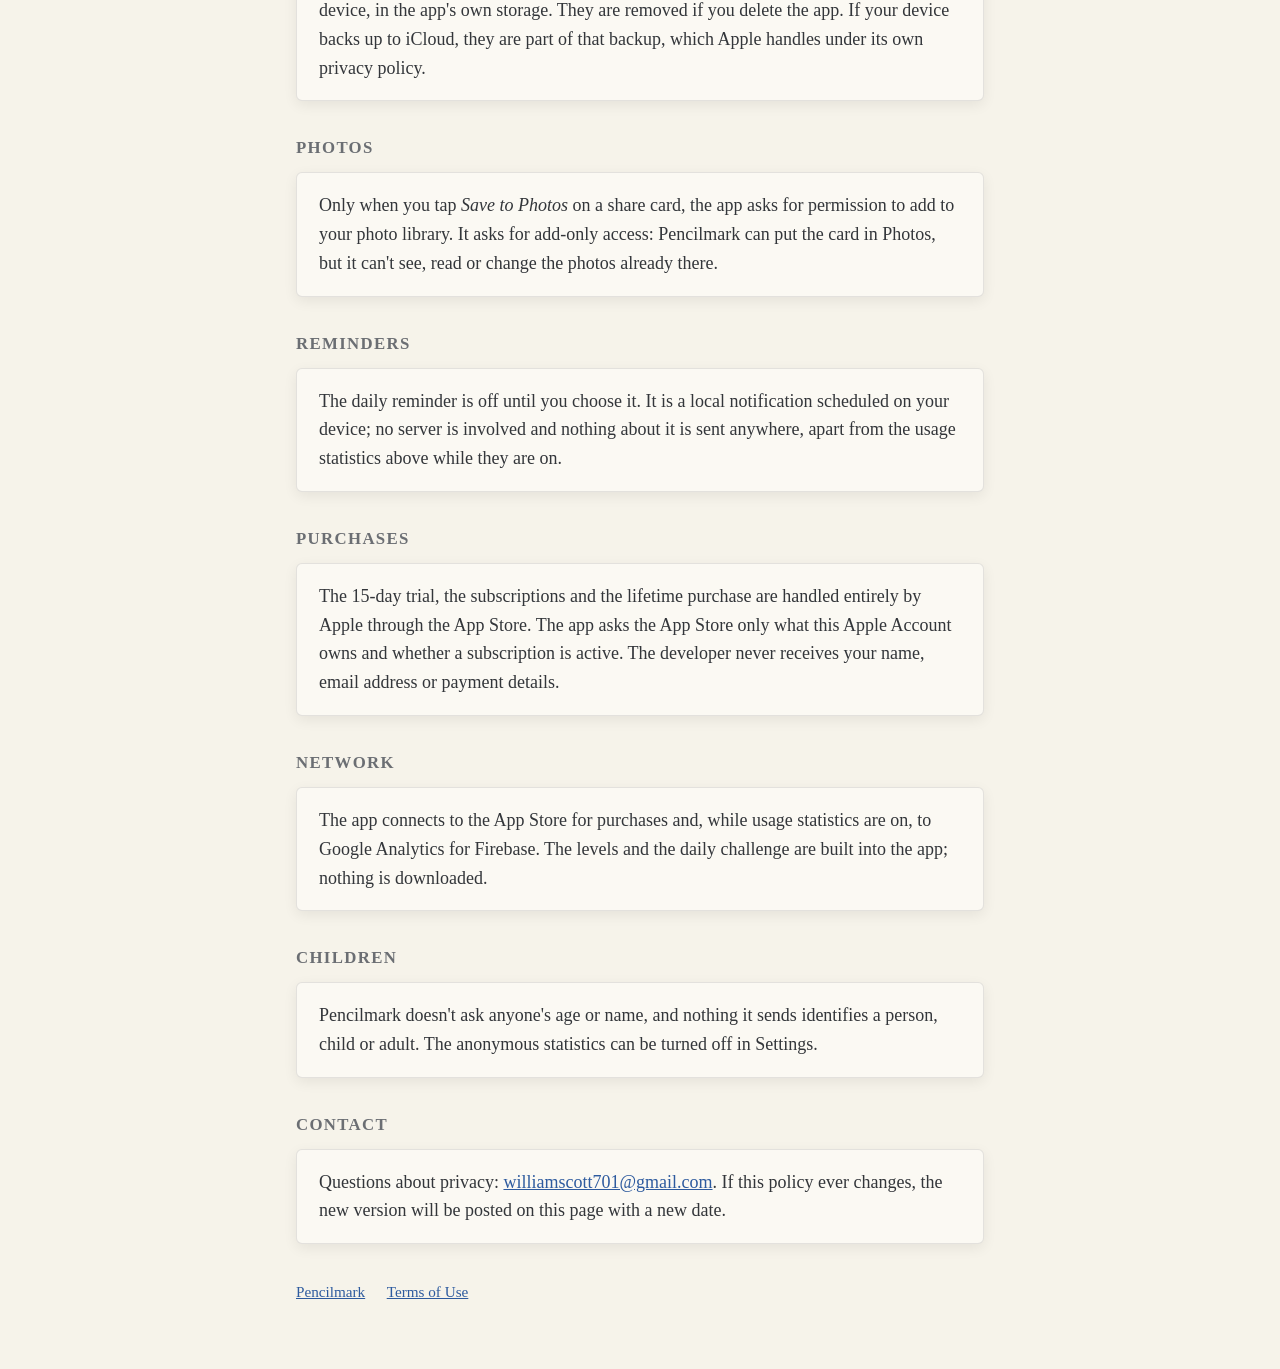
==== commit 5a98083e: "Support site: the listing's name is Pencilmark: Sudoku Lessons Co-Authored-By: Claude Opus 5.5 <nore" ====
--- a/privacy.html
+++ b/privacy.html
@@ -6,9 +6,9 @@
 <title>Pencilmark Privacy</title>
 <link rel="stylesheet" href="style.css">
 <meta name="apple-itunes-app" content="app-id=6821076527">
-<meta name="description" content="Pencilmark: Learn Sudoku. Last updated 13 November 2026.">
+<meta name="description" content="Pencilmark: Sudoku Lessons. Last updated 13 November 2026.">
 <meta property="og:title" content="Pencilmark Privacy">
-<meta property="og:description" content="Pencilmark: Learn Sudoku. Last updated 13 November 2026.">
+<meta property="og:description" content="Pencilmark: Sudoku Lessons. Last updated 13 November 2026.">
 <meta property="og:type" content="website">
 <meta property="og:url" content="https://williamscott701.github.io/pencilmark-support/privacy.html">
 </head>
@@ -16,7 +16,7 @@
 <main>
   <header>
     <h1>Privacy Policy</h1>
-    <p class="lede">Pencilmark: Learn Sudoku. Last updated 13 November 2026.</p>
+    <p class="lede">Pencilmark: Sudoku Lessons. Last updated 13 November 2026.</p>
   </header>
 
   <div class="card">
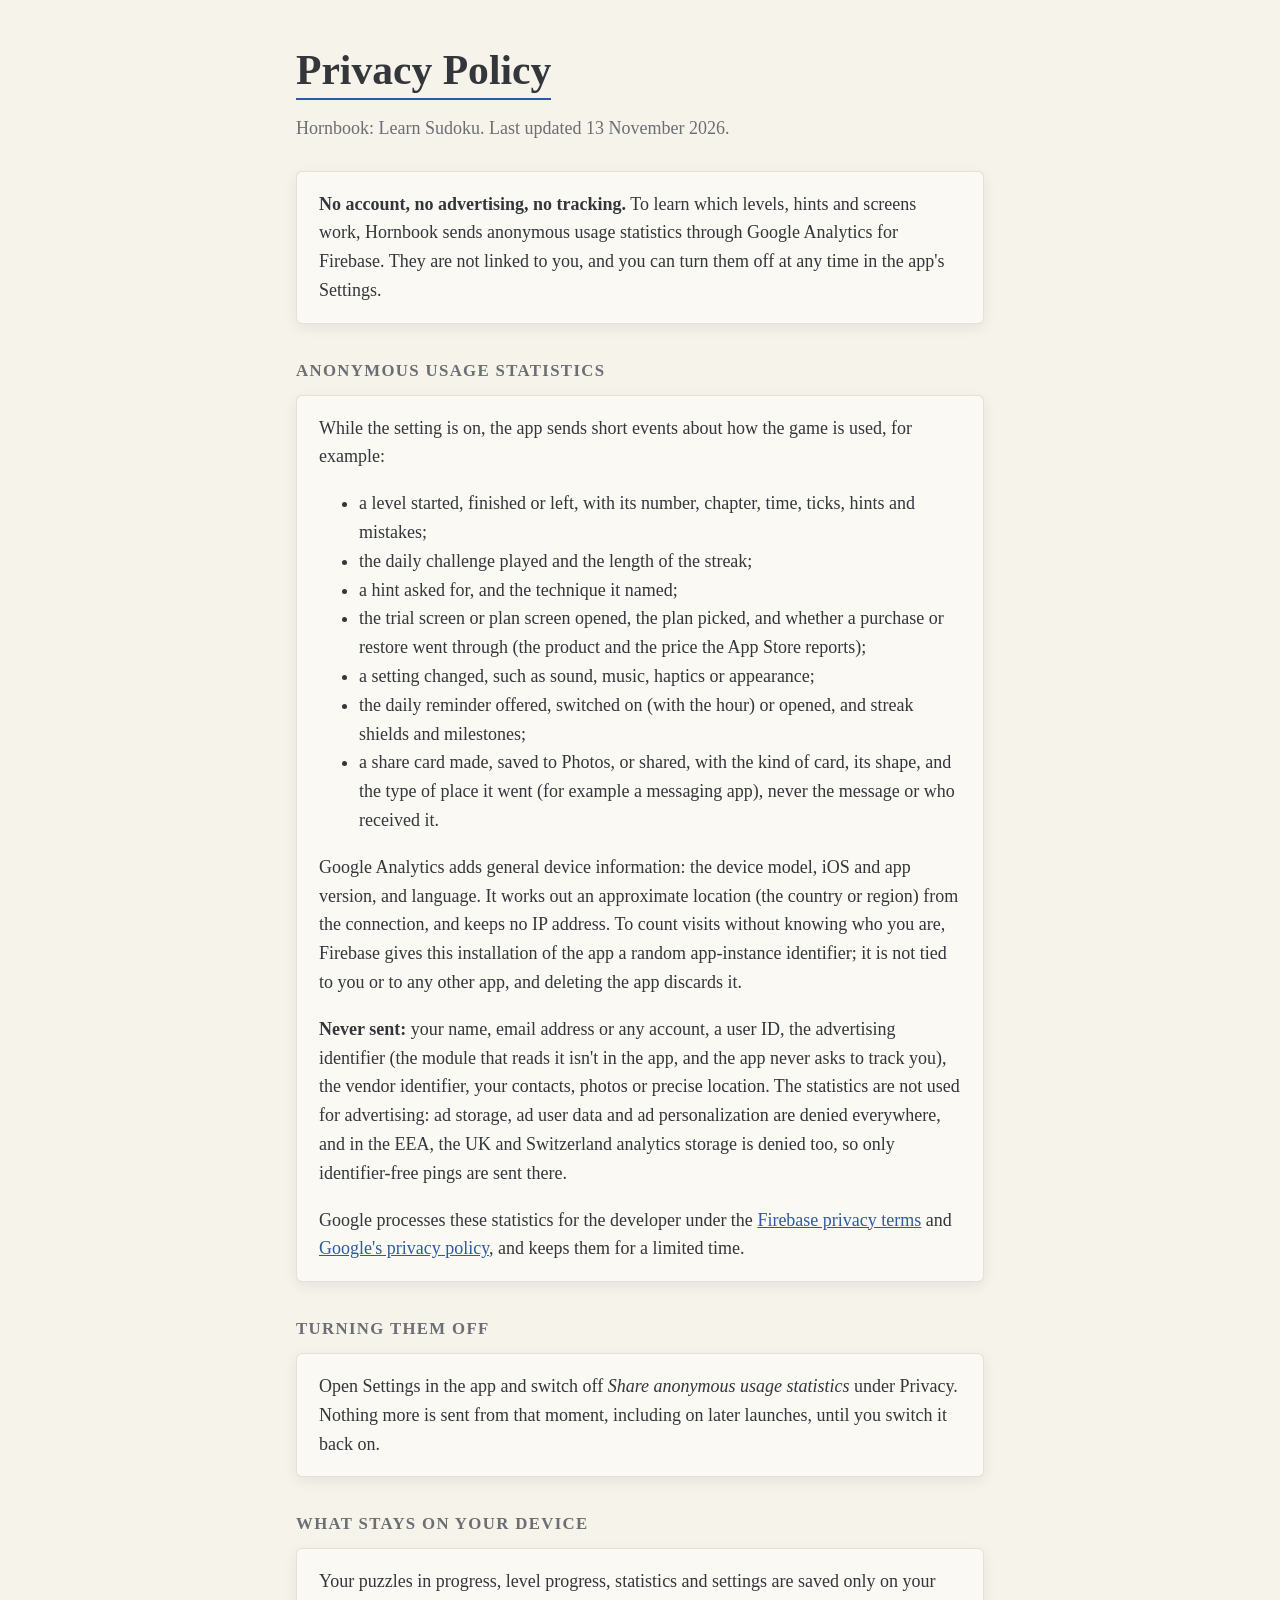
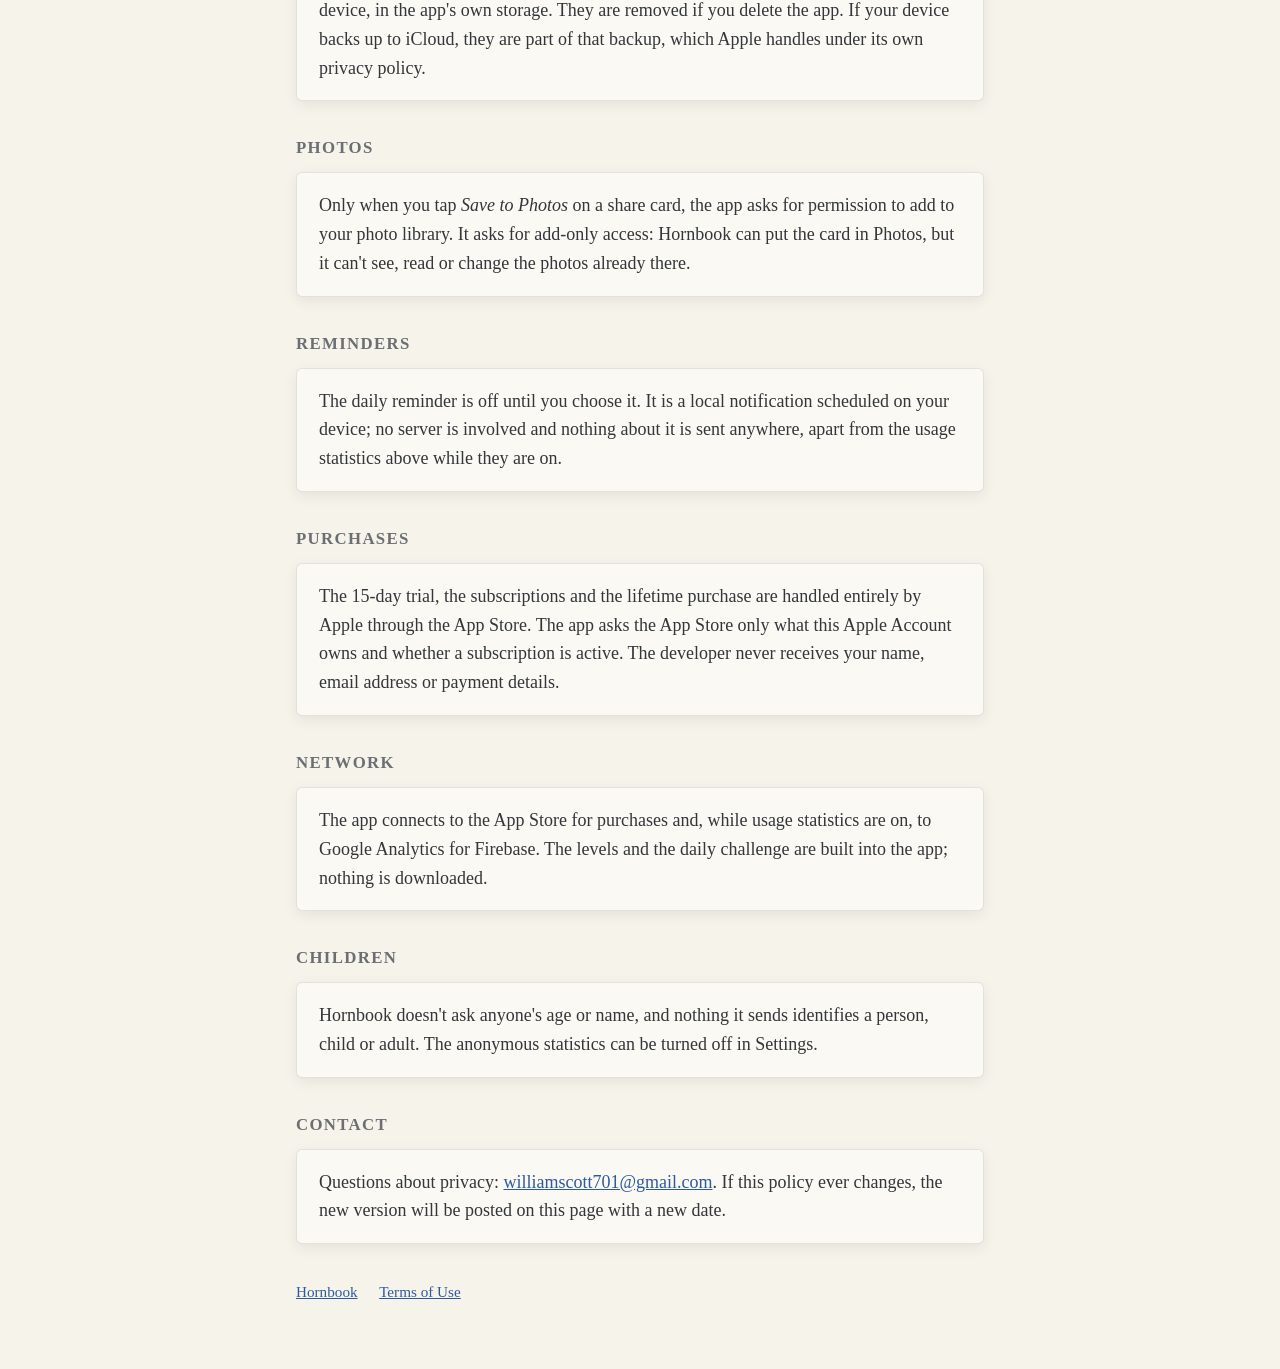
==== commit 49e2bb83: "Support site: the game is now Hornbook: Learn Sudoku Hornbook Lessons plans, a line on what a hornbo" ====
--- a/privacy.html
+++ b/privacy.html
@@ -3,12 +3,12 @@
 <head>
 <meta charset="utf-8">
 <meta name="viewport" content="width=device-width, initial-scale=1">
-<title>Pencilmark Privacy</title>
+<title>Hornbook Privacy</title>
 <link rel="stylesheet" href="style.css">
 <meta name="apple-itunes-app" content="app-id=6821076527">
-<meta name="description" content="Pencilmark: Sudoku Lessons. Last updated 13 November 2026.">
-<meta property="og:title" content="Pencilmark Privacy">
-<meta property="og:description" content="Pencilmark: Sudoku Lessons. Last updated 13 November 2026.">
+<meta name="description" content="Hornbook: Learn Sudoku. Last updated 13 November 2026.">
+<meta property="og:title" content="Hornbook Privacy">
+<meta property="og:description" content="Hornbook: Learn Sudoku. Last updated 13 November 2026.">
 <meta property="og:type" content="website">
 <meta property="og:url" content="https://williamscott701.github.io/pencilmark-support/privacy.html">
 </head>
@@ -16,11 +16,11 @@
 <main>
   <header>
     <h1>Privacy Policy</h1>
-    <p class="lede">Pencilmark: Sudoku Lessons. Last updated 13 November 2026.</p>
+    <p class="lede">Hornbook: Learn Sudoku. Last updated 13 November 2026.</p>
   </header>
 
   <div class="card">
-    <p><strong>No account, no advertising, no tracking.</strong> To learn which levels, hints and screens work, Pencilmark sends anonymous usage statistics through Google Analytics for Firebase. They are not linked to you, and you can turn them off at any time in the app's Settings.</p>
+    <p><strong>No account, no advertising, no tracking.</strong> To learn which levels, hints and screens work, Hornbook sends anonymous usage statistics through Google Analytics for Firebase. They are not linked to you, and you can turn them off at any time in the app's Settings.</p>
   </div>
 
   <h2>Anonymous usage statistics</h2>
@@ -52,7 +52,7 @@
 
   <h2>Photos</h2>
   <div class="card">
-    <p>Only when you tap <em>Save to Photos</em> on a share card, the app asks for permission to add to your photo library. It asks for add-only access: Pencilmark can put the card in Photos, but it can't see, read or change the photos already there.</p>
+    <p>Only when you tap <em>Save to Photos</em> on a share card, the app asks for permission to add to your photo library. It asks for add-only access: Hornbook can put the card in Photos, but it can't see, read or change the photos already there.</p>
   </div>
 
   <h2>Reminders</h2>
@@ -72,16 +72,16 @@
 
   <h2>Children</h2>
   <div class="card">
-    <p>Pencilmark doesn't ask anyone's age or name, and nothing it sends identifies a person, child or adult. The anonymous statistics can be turned off in Settings.</p>
+    <p>Hornbook doesn't ask anyone's age or name, and nothing it sends identifies a person, child or adult. The anonymous statistics can be turned off in Settings.</p>
   </div>
 
   <h2>Contact</h2>
   <div class="card">
-    <p>Questions about privacy: <a href="mailto:williamscott701@gmail.com?subject=Pencilmark%20privacy">williamscott701@gmail.com</a>. If this policy ever changes, the new version will be posted on this page with a new date.</p>
+    <p>Questions about privacy: <a href="mailto:williamscott701@gmail.com?subject=Hornbook%20privacy">williamscott701@gmail.com</a>. If this policy ever changes, the new version will be posted on this page with a new date.</p>
   </div>
 
   <nav>
-    <a href="index.html">Pencilmark</a>
+    <a href="index.html">Hornbook</a>
     <a href="terms.html">Terms of Use</a>
   </nav>
 </main>
